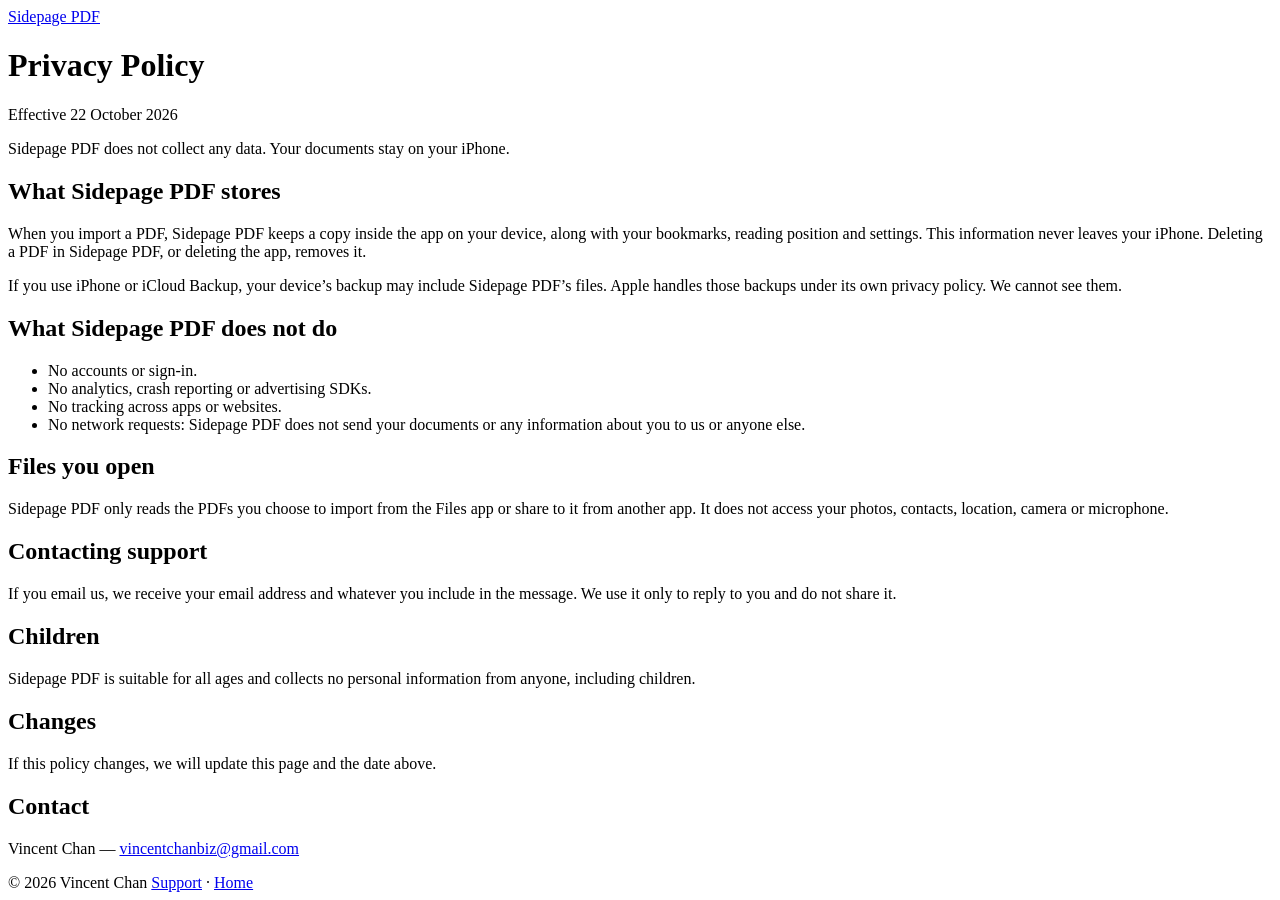
==== privacy/index.html @ bb69f19f "Rename to Sidepage PDF Co-Authored-By: Claude Opus 5.5 <noreply@anthropic.com>" ====
<!doctype html>
<html lang="en">
<head>
  <meta charset="utf-8">
  <meta name="viewport" content="width=device-width, initial-scale=1">
  <title>Sidepage PDF Privacy Policy</title>
  <meta name="description" content="Sidepage PDF collects no data. Your PDFs stay on your iPhone.">
  <link rel="icon" type="image/png" href="../icon.png">
  <link rel="apple-touch-icon" href="../apple-touch-icon.png">
  <link rel="stylesheet" href="../style.css">
</head>
<body>
  <main>
    <a class="brand" href="../"><img src="../icon.png" alt="">Sidepage PDF</a>

    <h1>Privacy Policy</h1>
    <p class="meta">Effective 22 October 2026</p>

    <p class="lede">Sidepage PDF does not collect any data. Your documents stay on your iPhone.</p>

    <h2>What Sidepage PDF stores</h2>
    <p>When you import a PDF, Sidepage PDF keeps a copy inside the app on your device, along with your bookmarks, reading position and settings. This information never leaves your iPhone. Deleting a PDF in Sidepage PDF, or deleting the app, removes it.</p>
    <p>If you use iPhone or iCloud Backup, your device’s backup may include Sidepage PDF’s files. Apple handles those backups under its own privacy policy. We cannot see them.</p>

    <h2>What Sidepage PDF does not do</h2>
    <ul>
      <li>No accounts or sign-in.</li>
      <li>No analytics, crash reporting or advertising SDKs.</li>
      <li>No tracking across apps or websites.</li>
      <li>No network requests: Sidepage PDF does not send your documents or any information about you to us or anyone else.</li>
    </ul>

    <h2>Files you open</h2>
    <p>Sidepage PDF only reads the PDFs you choose to import from the Files app or share to it from another app. It does not access your photos, contacts, location, camera or microphone.</p>

    <h2>Contacting support</h2>
    <p>If you email us, we receive your email address and whatever you include in the message. We use it only to reply to you and do not share it.</p>

    <h2>Children</h2>
    <p>Sidepage PDF is suitable for all ages and collects no personal information from anyone, including children.</p>

    <h2>Changes</h2>
    <p>If this policy changes, we will update this page and the date above.</p>

    <h2>Contact</h2>
    <p>Vincent Chan — <a href="mailto:vincentchanbiz@gmail.com">vincentchanbiz@gmail.com</a></p>

    <footer>
      <span>© 2026 Vincent Chan</span>
      <span><a href="../support/">Support</a> · <a href="../">Home</a></span>
    </footer>
  </main>
</body>
</html>
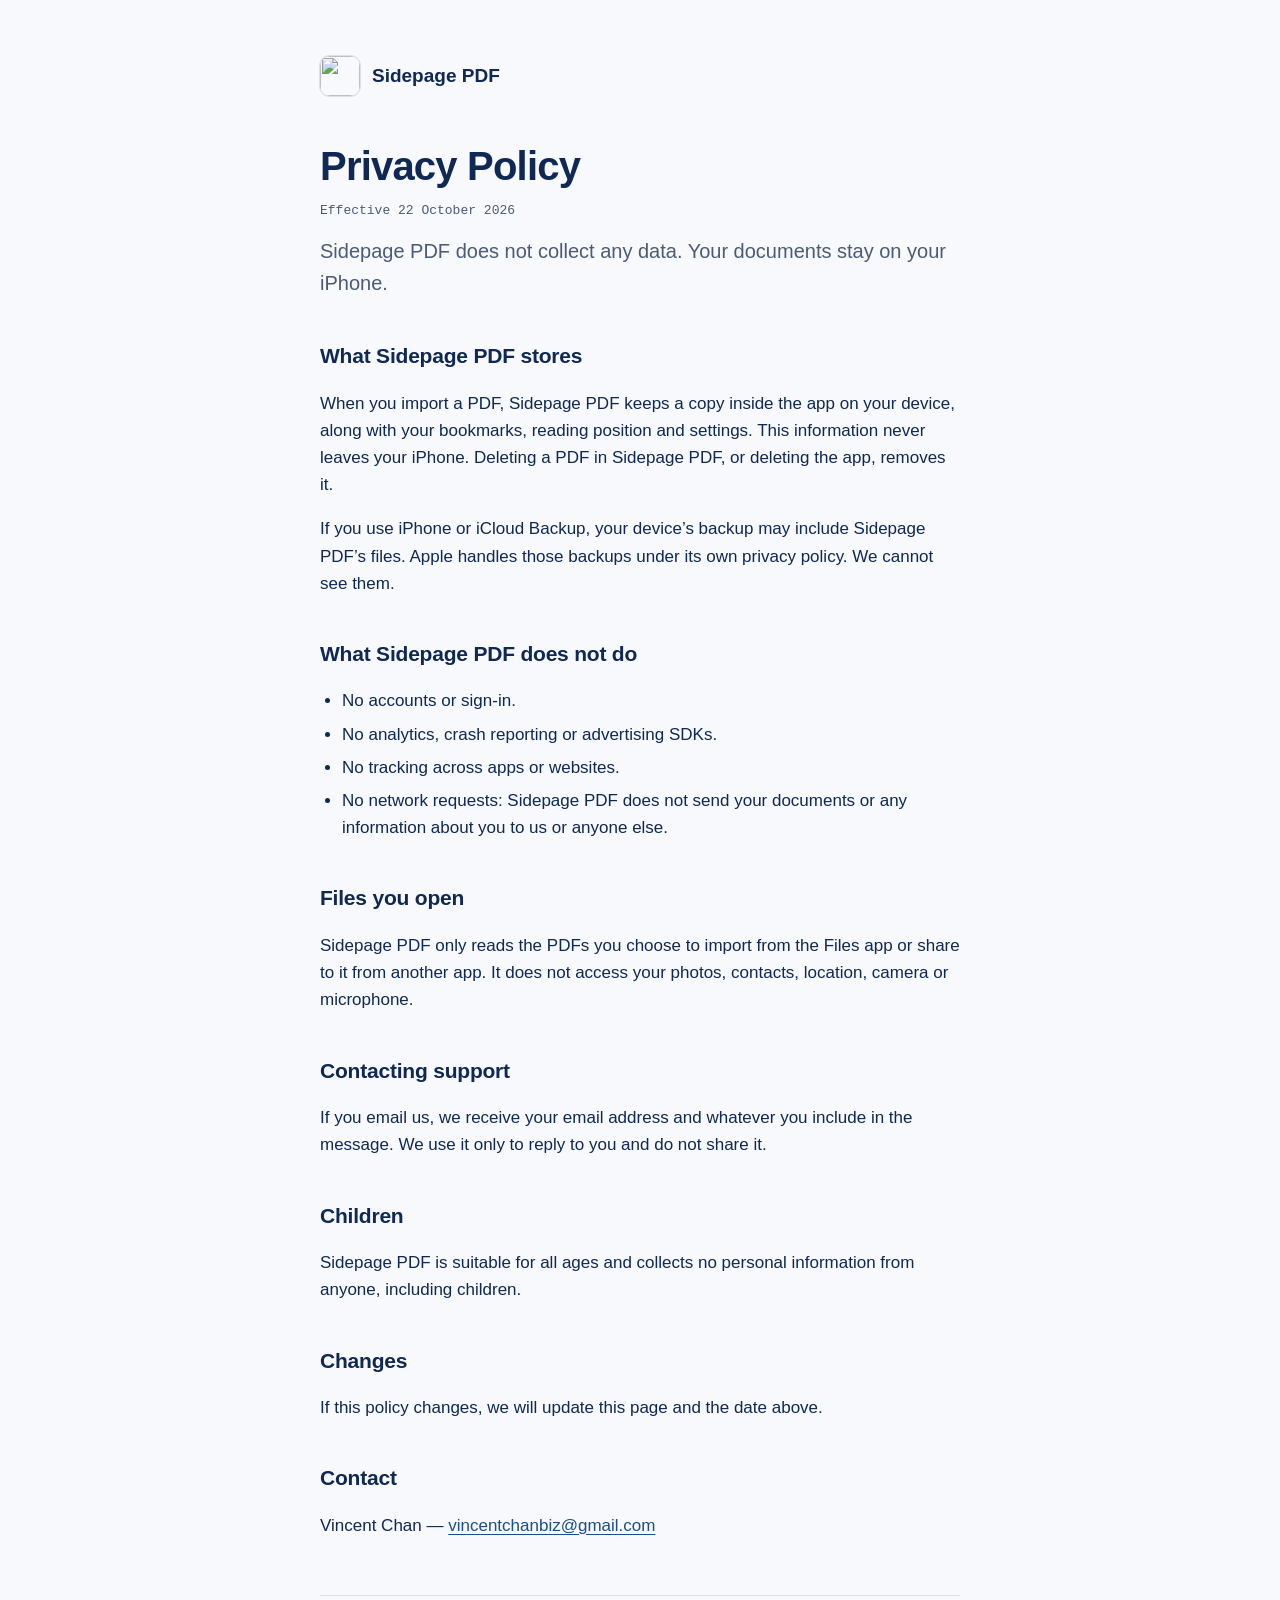
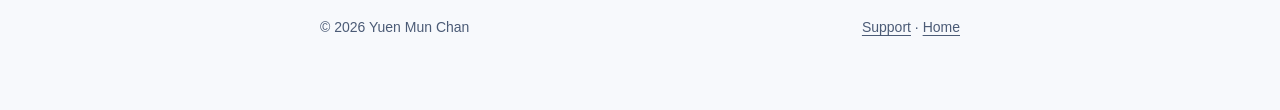
==== commit b3562d89: "Live on the App Store: download badge and price; footer uses the seller name Co-Authored-By: Claude " ====
--- a/privacy/index.html
+++ b/privacy/index.html
@@ -46,7 +46,7 @@
     <p>Vincent Chan — <a href="mailto:vincentchanbiz@gmail.com">vincentchanbiz@gmail.com</a></p>
 
     <footer>
-      <span>© 2026 Vincent Chan</span>
+      <span>© 2026 Yuen Mun Chan</span>
       <span><a href="../support/">Support</a> · <a href="../">Home</a></span>
     </footer>
   </main>
--- a/style.css
+++ b/style.css
@@ -0,0 +1,142 @@
+@font-face {
+  font-family: "Space Grotesk";
+  src: url("fonts/SpaceGrotesk-Bold.ttf") format("truetype");
+  font-weight: 700;
+  font-display: swap;
+}
+@font-face {
+  font-family: "JetBrains Mono";
+  src: url("fonts/JetBrainsMono-Medium.ttf") format("truetype");
+  font-weight: 500;
+  font-display: swap;
+}
+
+:root {
+  --midnight: #0F2854;
+  --royal: #1C4D8D;
+  --steel: #4988C4;
+  --ice: #BDE8F5;
+  --bg: #F7F9FC;
+  --surface: #FFFFFF;
+  --text: #0F2854;
+  --muted: #4B5B76;
+  --hairline: rgba(15, 40, 84, 0.12);
+  --accent: var(--royal);
+  --display: "Space Grotesk", -apple-system, BlinkMacSystemFont, "Helvetica Neue", Arial, sans-serif;
+  --mono: "JetBrains Mono", ui-monospace, "SF Mono", Menlo, monospace;
+}
+
+@media (prefers-color-scheme: dark) {
+  :root {
+    --bg: #0B1730;
+    --surface: #12224A;
+    --text: #EAF4FA;
+    --muted: #A9BCD6;
+    --hairline: rgba(189, 232, 245, 0.14);
+    --accent: var(--ice);
+  }
+}
+
+* { box-sizing: border-box; }
+
+body {
+  margin: 0;
+  background: var(--bg);
+  color: var(--text);
+  font: 17px/1.6 -apple-system, BlinkMacSystemFont, "SF Pro Text", "Helvetica Neue", Arial, sans-serif;
+  -webkit-font-smoothing: antialiased;
+}
+
+main {
+  max-width: 680px;
+  margin: 0 auto;
+  padding: 56px 20px 72px;
+}
+
+a { color: var(--accent); text-underline-offset: 3px; }
+
+.brand {
+  display: inline-flex;
+  align-items: center;
+  gap: 12px;
+  color: var(--text);
+  text-decoration: none;
+  font-family: var(--display);
+  font-weight: 700;
+  font-size: 19px;
+}
+.brand img { width: 40px; height: 40px; border-radius: 10px; box-shadow: 0 0 0 1px var(--hairline); }
+
+.hero { text-align: center; padding: 24px 0 8px; }
+.hero img { width: 128px; height: 128px; border-radius: 29px; box-shadow: 0 0 0 1px var(--hairline), 0 12px 32px rgba(15, 40, 84, 0.22); }
+
+h1 {
+  font-family: var(--display);
+  font-weight: 700;
+  font-size: 40px;
+  line-height: 1.1;
+  letter-spacing: -0.02em;
+  margin: 40px 0 12px;
+}
+.hero h1 { margin-top: 28px; }
+
+h2 { font-family: var(--display); font-weight: 700; font-size: 21px; margin: 40px 0 8px; letter-spacing: -0.01em; }
+
+/* Apple's official badge, unmodified: sized by height, no rounding or shadow. */
+.hero .badge { display: inline-block; margin-top: 20px; }
+.hero .badge img { width: auto; height: 54px; border-radius: 0; box-shadow: none; display: block; }
+.price { color: var(--muted); font-family: var(--mono); font-weight: 500; font-size: 13px; margin-top: 12px; }
+
+.lede { font-size: 20px; color: var(--muted); margin: 0 0 8px; }
+.meta { color: var(--muted); font-family: var(--mono); font-weight: 500; font-size: 13px; }
+
+.card {
+  background: var(--surface);
+  border: 1px solid var(--hairline);
+  border-radius: 18px;
+  padding: 4px 24px;
+  margin: 32px 0;
+}
+.card h2 { margin-top: 24px; }
+
+.links {
+  display: flex;
+  justify-content: center;
+  gap: 24px;
+  flex-wrap: wrap;
+  margin-top: 28px;
+}
+
+.button {
+  display: inline-block;
+  background: var(--royal);
+  color: #fff;
+  padding: 12px 22px;
+  border-radius: 999px;
+  text-decoration: none;
+  font-weight: 600;
+}
+@media (prefers-color-scheme: dark) {
+  .button { background: var(--ice); color: var(--midnight); }
+}
+
+ul { padding-left: 22px; }
+li { margin: 6px 0; }
+
+footer {
+  border-top: 1px solid var(--hairline);
+  margin-top: 56px;
+  padding-top: 20px;
+  color: var(--muted);
+  font-size: 14px;
+  display: flex;
+  justify-content: space-between;
+  gap: 16px;
+  flex-wrap: wrap;
+}
+footer a { color: var(--muted); }
+
+@media (max-width: 480px) {
+  main { padding-top: 32px; }
+  h1 { font-size: 32px; }
+}
